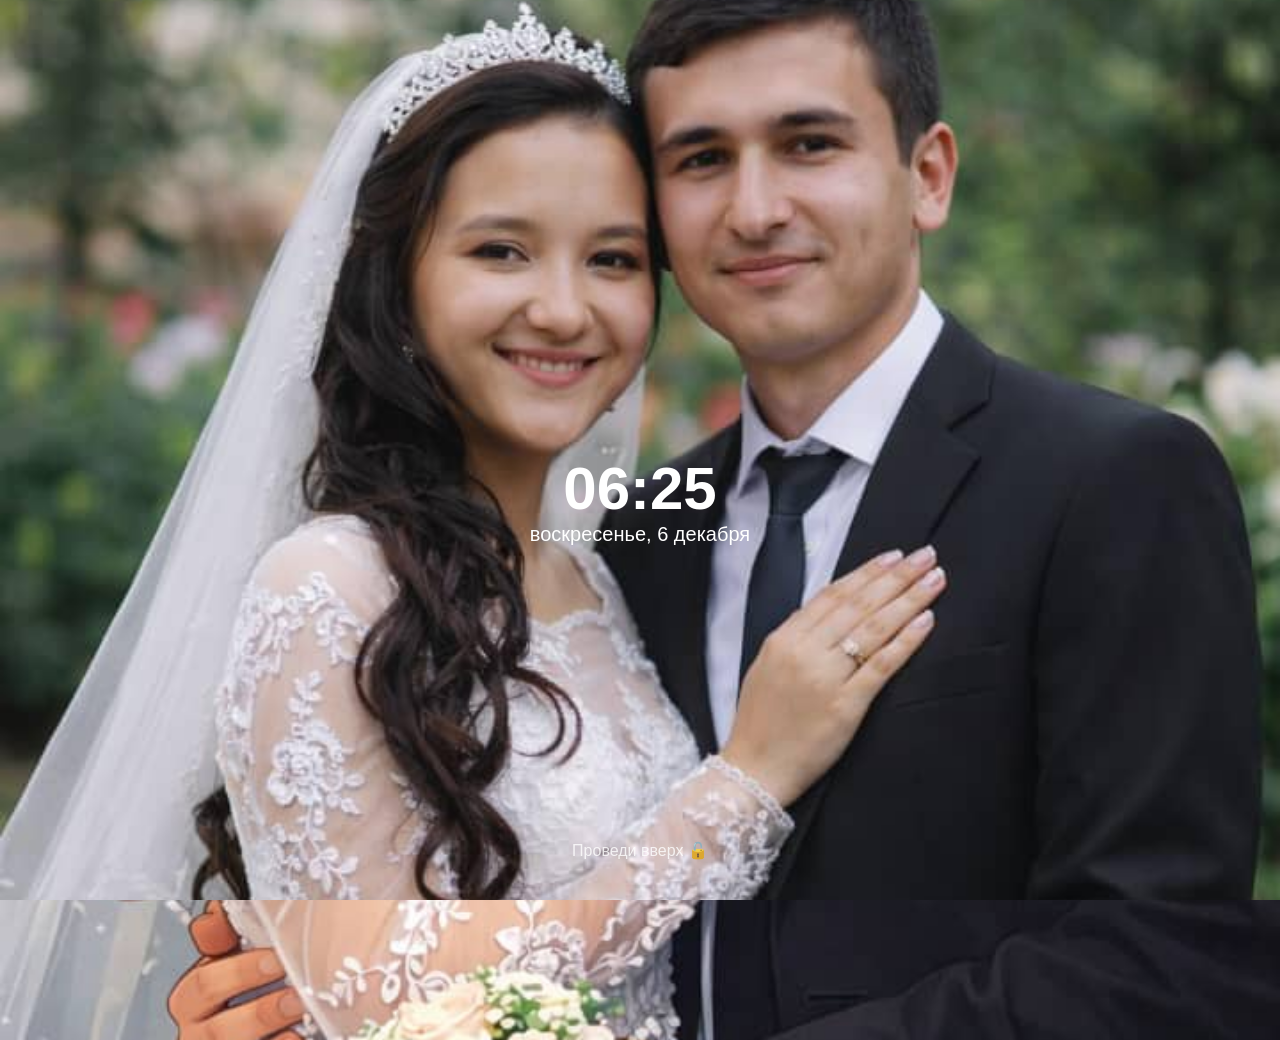
==== index.html @ c6732e81 "new" ====
<!DOCTYPE html>
<html lang="ru">
<head>
<meta charset="UTF-8">
<link rel="manifest" href="manifest.json">
<meta name="theme-color" content="#ff758c">
<meta name="viewport" content="width=device-width, initial-scale=1.0, user-scalable=no">
<meta name="apple-mobile-web-app-capable" content="yes">
<meta name="apple-mobile-web-app-status-bar-style" content="black-translucent">
<link rel="stylesheet" href="style.css">
<title>Marifatkhon</title>
<style>
body {
    margin: 0;
    font-family: Arial;
    background: url('img/background1.jpeg') no-repeat center center;
    background-size: cover;
    background-attachment: fixed;
    color: white;
    text-align: center;
}

@keyframes fadeIn {
    from { opacity: 0; transform: scale(1.05); }
    to { opacity: 1; transform: scale(1); }
}

.container {
    padding: 40px;
    padding-bottom: 100px;
    display: flex;
    flex-direction: column;
    justify-content: center;
    align-items: center;
    min-height: 100vh;
}

#nav {
    position: fixed;
    bottom: 0;
    left: 0;
    right: 0;
    display: flex;
    gap: 10px;
    justify-content: center;
    align-items: center;
    padding: 15px 10px;
    background: rgba(0, 0, 0, 0.5);
    backdrop-filter: blur(10px);
    z-index: 1000;
    border-top: 2px solid rgba(255, 255, 255, 0.2);
}

#nav button {
    flex: 1;
    max-width: 100px;
    padding: 12px 15px;
    font-size: 20px;
    background: rgba(255, 255, 255, 0.9);
    transition: all 0.2s ease;
}

#nav button:active {
    transform: scale(0.95);
    background: rgba(255, 255, 255, 0.7);
}

.app-gallery-wrap {
    width: 100%;
    max-width: 430px;
}

.phone-home {
    background: rgba(10, 14, 28, 0.35);
    border: 1px solid rgba(255, 255, 255, 0.2);
    border-radius: 28px;
    backdrop-filter: blur(14px);
    padding: 20px 16px 14px;
    box-shadow: 0 18px 40px rgba(0, 0, 0, 0.35);
}

.home-time {
    font-size: 14px;
    opacity: 0.9;
    margin-bottom: 14px;
}

.apps-grid {
    display: grid;
    grid-template-columns: repeat(3, minmax(0, 1fr));
    gap: 14px 10px;
    margin-bottom: 16px;
}

.app-tile {
    border: none;
    background: transparent;
    color: white;
    display: flex;
    flex-direction: column;
    align-items: center;
    gap: 6px;
    cursor: pointer;
    margin: 0;
    padding: 0;
    transform: translateY(0);
    transition: transform 0.22s ease;
}

.app-tile:active {
    transform: translateY(2px) scale(0.96);
}

.app-icon {
    width: 58px;
    height: 58px;
    border-radius: 16px;
    display: grid;
    place-items: center;
    font-size: 28px;
    box-shadow: 0 8px 20px rgba(0, 0, 0, 0.3);
}

.app-name {
    font-size: 12px;
    line-height: 1.1;
    text-shadow: 0 1px 2px rgba(0, 0, 0, 0.3);
}



.app-viewer {
    margin-top: 14px;
    background: rgba(5, 8, 18, 0.55);
    border: 1px solid rgba(255, 255, 255, 0.2);
    border-radius: 24px;
    overflow: hidden;
    transform-origin: center bottom;
    animation: appOpen 0.34s cubic-bezier(.2, .85, .25, 1);
}

.app-viewer-header {
    display: flex;
    justify-content: space-between;
    align-items: center;
    padding: 10px 14px;
    background: rgba(255, 255, 255, 0.12);
}

.app-viewer-title {
    font-size: 14px;
    font-weight: bold;
}

.app-close {
    background: rgba(255, 75, 105, 0.9);
    color: white;
    border: none;
    border-radius: 999px;
    width: 30px;
    height: 30px;
    margin: 0;
    font-size: 16px;
}

.app-viewer-body {
    padding: 18px 16px 22px;
    min-height: 140px;
    text-align: left;
    line-height: 1.55;
}

.music-fullscreen {
    position: fixed;
    top: 0;
    left: 0;
    right: 0;
    bottom: 88px;
    width: 100%;
    max-width: none;
    margin: 0;
    padding: 14px 0 0;
    background: radial-gradient(circle at top, rgba(38, 47, 76, 0.92), rgba(10, 14, 28, 0.98));
    z-index: 900;
    display: flex;
    flex-direction: column;
    align-items: center;
    justify-content: center;
    box-shadow: inset 0 0 0 1px rgba(255, 255, 255, 0.05);
}

.music-fullscreen-frame {
    width: calc(100% - 24px);
    flex: 1;
    min-height: 0;
    border: 0;
    border-radius: 24px;
    background: #0f1220;
    box-shadow: 0 20px 45px rgba(0, 0, 0, 0.28);
}

@keyframes appOpen {
    from {
        opacity: 0;
        transform: translateY(30px) scale(0.92);
    }
    to {
        opacity: 1;
        transform: translateY(0) scale(1);
    }
}

.hidden {
    display: none;
}

.screen-section {
    opacity: 0;
    transform: translateY(15px);
    transition: opacity 0.3s ease, transform 0.3s ease;
}

.screen-section.visible {
    opacity: 1;
    transform: translateY(0);
}

.shake {
    animation: shake 0.5s ease;
}

input {
    padding: 10px;
    border-radius: 8px;
    border: none;
}

button {
    padding: 12px 20px;
    border: none;
    border-radius: 10px;
    background: white;
    color: #ff4f81;
    cursor: pointer;
    margin-top: 10px;
}

.event {
    background: rgba(255,255,255,0.2);
    margin: 15px;
    padding: 15px;
    border-radius: 10px;
}

img {
    width: 200px;
    border-radius: 10px;
}

.answer {
    display: block;
    margin: 10px;
}

#splash {
    position: fixed;
    width: 100%;
    height: 100%;
    background: linear-gradient(to bottom, #ff758c, #ff7eb3);
    display: flex;
    flex-direction: column;
    justify-content: center;
    align-items: center;
    z-index: 9999;
    transition: opacity 1s ease;
}

.logo {
    font-size: 60px;
    animation: pulse 1.5s infinite;
}

.loader {
    margin-top: 20px;
    width: 40px;
    height: 40px;
    border: 4px solid white;
    border-top: 4px solid transparent;
    border-radius: 50%;
    animation: spin 1s linear infinite;
}

@keyframes spin {
    0% { transform: rotate(0deg); }
    100% { transform: rotate(360deg); }
}

@keyframes pulse {
    0% { transform: scale(1); }
    50% { transform: scale(1.2); }
    100% { transform: scale(1); }
}

#lockscreen {
    position: fixed;
    width: 100%;
    height: 100%;
    background: url('img/background.jpeg') no-repeat center center;
    background-size: cover;
    background-attachment: fixed;
    display: flex;
    flex-direction: column;
    justify-content: center;
    align-items: center;
    z-index: 99999;
    transition: 0.8s;
}

#lockscreen::before {
    content: '';
    position: absolute;
    top: 0;
    left: 0;
    width: 100%;
    height: 100%;
    
    z-index: -1;
}

.time {
    font-size: 60px;
    font-weight: bold;
    margin-top: 150px;
}

.date {
    font-size: 20px;
    margin-bottom: 50px;
}

.lock-text {
    position: absolute;
    bottom: 40px;
    font-size: 16px;
    opacity: 0.8;
    animation: slideUp 1.5s infinite;
}

@keyframes slideUp {
    0% { transform: translateY(0); }
    50% { transform: translateY(-10px); }
    100% { transform: translateY(0); }
}

@keyframes shake {
    0% { transform: translateX(0); }
    25% { transform: translateX(-10px); }
    50% { transform: translateX(10px); }
    75% { transform: translateX(-10px); }
    100% { transform: translateX(0); }
}

#notif {
    position: fixed;
    top: 20px;
    left: 50%;
    transform: translateX(-50%);
    background: white;
    color: black;
    padding: 12px 20px;
    border-radius: 15px;
    box-shadow: 0 5px 15px rgba(0,0,0,0.2);
    animation: drop 1s ease;
}

@keyframes drop {
    from { transform: translate(-50%, -100px); }
    to { transform: translate(-50%, 0); }
}

#surpButton {
    background: linear-gradient(135deg, #ff6b9d 0%, #ff4f81 50%, #ff84a9 100%);
    padding: 16px 32px;
    border: none;
    border-radius: 25px;
    color: white;
    font-size: 22px;
    font-weight: bold;
    cursor: pointer;
    margin-top: 20px;
    margin-bottom: 20px;
    text-decoration: none;
    display: inline-block;
    box-shadow: 0 8px 25px rgba(255, 79, 129, 0.4);
    transition: all 0.3s ease;
    transform: scale(1);
}

.login-card {
    text-align: center;
    background: rgba(255, 255, 255, 0.14);
    border: 1px solid rgba(255, 255, 255, 0.28);
    border-radius: 22px;
    backdrop-filter: blur(16px);
    padding: 24px 20px;
    box-shadow: 0 16px 46px rgba(0, 0, 0, 0.22);
    max-width: 320px;
    width: calc(100% - 36px);
    margin: 0 auto;
}

.login-card h2 {
    margin-bottom: 18px;
    font-size: 30px;
    letter-spacing: 0.01em;
    line-height: 1.05;
    color: white;
    text-shadow: 0 3px 14px rgba(0, 0, 0, 0.26);
}

.login-input {
    width: 100%;
    max-width: 240px;
    padding: 12px 16px;
    margin: 0 auto 16px;
    border-radius: 16px;
    border: 1px solid rgba(255, 255, 255, 0.45);
    background: rgba(255, 255, 255, 0.14);
    color: white;
    font-size: 15px;
    outline: none;
    transition: border-color 0.25s ease, box-shadow 0.25s ease, background 0.25s ease;
    box-shadow: inset 0 1px 10px rgba(0, 0, 0, 0.22);
}

.login-input::placeholder {
    color: rgba(255, 255, 255, 0.7);
}

.login-input:focus {
    border-color: #ff9bb3;
    background: rgba(255, 255, 255, 0.2);
    box-shadow: 0 0 0 3px rgba(255, 155, 183, 0.16);
}

.login-button {
    width: 100%;
    max-width: 275px;
    padding: 12px 0;
    margin: 0 auto;
    border-radius: 16px;
    border: none;
    background: linear-gradient(135deg, #ff7da2 0%, #ff4f81 100%);
    color: white;
    font-size: 16px;
    font-weight: 700;
    cursor: pointer;
    box-shadow: 0 14px 36px rgba(255, 79, 129, 0.22);
    transition: transform 0.2s ease, box-shadow 0.2s ease, opacity 0.2s ease;
}

.login-button:hover {
    transform: translateY(-1px);
    box-shadow: 0 22px 52px rgba(255, 79, 129, 0.32);
}

.login-button:active {
    transform: translateY(0);
    opacity: 0.95;
}

#surpButton:hover {
    transform: scale(1.08);
    box-shadow: 0 12px 35px rgba(255, 79, 129, 0.6);
}

#surpButton:active {
    transform: scale(0.95);
}

#installHint {
    position: fixed;
    left: 50%;
    bottom: 96px;
    transform: translateX(-50%);
    background: rgba(0, 0, 0, 0.82);
    padding: 16px 18px;
    border-radius: 22px;
    box-shadow: 0 24px 60px rgba(0, 0, 0, 0.35);
    color: white;
    z-index: 10005;
    display: flex;
    flex-direction: column;
    gap: 10px;
    max-width: 92%;
    width: fit-content;
    min-width: 280px;
}

#installHint.hidden {
    display: none;
}

.hint-row {
    display: flex;
    align-items: center;
    justify-content: space-between;
    gap: 12px;
}

.hint-text {
    font-size: 15px;
    line-height: 1.35;
    text-align: left;
}

#installProgress {
    display: none;
    width: 100%;
    height: 8px;
    background: rgba(255, 255, 255, 0.12);
    border-radius: 999px;
    overflow: hidden;
}

#installProgress .bar {
    width: 0;
    height: 100%;
    background: linear-gradient(135deg, #ff6b9d 0%, #ff4f81 100%);
    transition: width 0.25s ease;
}

#installBtn {
    padding: 11px 18px;
    border-radius: 16px;
    border: none;
    background: linear-gradient(135deg, #ff6b9d 0%, #ff4f81 100%);
    color: white;
    font-weight: 700;
    cursor: pointer;
    min-width: 108px;
}

#installBtn:active {
    opacity: 0.9;
}

#surpButton:active {
    transform: scale(0.95);
}
</style>

</head>
<body>
    
      <div id="lockscreen">
        <div class="time" id="time"></div>
        <div class="date" id="date"></div>

        <div class="lock-text">Проведи вверх 🔓</div>
    </div>

    <!-- Экран пароля -->
    <div id="loginScreen" style="position:fixed; width:100%; height:100%; background:url('img/background1.jpeg') no-repeat center center; background-size:cover; background-attachment:fixed; display:flex; flex-direction:column; justify-content:center; align-items:center; z-index:9998; transition:0.8s; top:100%;">
        <div class="login-card">
            <h2>Welcome ❤️</h2>
            <input class="login-input" type="password" id="password" placeholder="Введите пароль">
            <button class="login-button" onclick="checkPassword()">OK</button>
            <p id="error" style="color:#ff6b9d; margin-top:15px; font-weight:bold;"></p>
        </div>
    </div>
    
    <div id="notif" class="hidden">
      💌 Новое сообщение: "Открой меня ❤️"
    </div>
    
<div id="splash">
    <div class="logo">❤️</div>
    <div class="loader"></div>
</div>
<!-- Fixed Bottom Navigation -->
<div id="nav">
    <button onclick="closeAllFullscreen(); showSection('main')">🏠</button>
    <button onclick="closeAllFullscreen(); showSection('app-gallery')">📱</button>
    
</div>

<div class="container">

<!-- 🔒 Пароль -->
<div id="login" class="login-card" style="margin-top: 150px; display:none;">
    <h2 style="font-family: 'Georgia', serif; font-size: 28px; font-weight: bold;">Welcome</h2>
    <input class="login-input" type="password" id="password" placeholder="Введите пароль">
    <br>
    <button class="login-button" onclick="checkPassword()">OK</button>
    <p id="error"></p>
</div>

<!-- 💖 Контент -->
<div id="main" class="hidden screen-section">

    <h1>С Днём Рождения ❤️</h1>

    <div class="event">
        <p>📅 Наш день знакомства</p>
        <p id="placeDate">НАПИШИ ДАТУ</p>
        <img src="img/photo1.jpeg">
        <input type="text" id="dateInput" placeholder="Введите дату" style="width: 70%; padding: 8px; border-radius: 8px; border: 1px solid #ffd0e2; margin-top: 8px;">
        <br>    
    </div>

    <div class="event">
        <p>💫 Наш момент</p>
        <p id="placeMoment">ОПИШИ МОМЕНТ</p>
        <img src="img/photo2.jpeg">
        <input type="text" id="momentInput" placeholder="Опиши момент" style="width: 70%; padding: 8px; border-radius: 8px; border: 1px solid #ffd0e2; margin-top: 8px;">
        <br>
    </div>

    <div style="display:flex; gap:10px; justify-content:center; margin-top: 14px;">
      <button onclick="saveDateMoment()" style="padding:12px 18px;">Сохранить</button>
      <button onclick="clearDateMoment()" style="padding:12px 18px; background:#ffffff; color:#ff4f81;">Очистить</button>
    </div>

    <button onclick="showSection('games-menu')" style="background:#ff4f81; color:white; padding:12px 24px; border-radius:10px; border:none; cursor:pointer; margin-top:20px; font-size:16px;">🎮 Меню игр</button>
</div>

<div id="app-gallery" class="hidden screen-section app-gallery-wrap">
    <h2 style="font-size:30px; margin-bottom:16px;">📱 Галерея приложений</h2>

    <div class="phone-home">
        <div class="home-time" id="homeClock">12:30</div>

        <div class="apps-grid">
            <button class="app-tile" onclick="openMessagesApp()">
                <span class="app-icon" style="background:linear-gradient(135deg,#59d660,#28b643);">💬</span>
                <span class="app-name">Messages</span>
            </button>
            <button class="app-tile" onclick="openPhotosApp()">
                <span class="app-icon" style="background:linear-gradient(135deg,#5da9ff,#2976ff);">🖼️</span>
                <span class="app-name">Photos</span>
            </button>
            <button class="app-tile" onclick="openMusicApp()">
                <span class="app-icon" style="background:linear-gradient(135deg,#ff7d9f,#ff4f81);">🎵</span>
                <span class="app-name">Music</span>
            </button>
            <button class="app-tile" onclick="openCalendarApp()">
                <span class="app-icon" style="background:linear-gradient(135deg,#ffb45f,#ff8642);">📅</span>
                <span class="app-name">Calendar</span>
            </button>
            <button class="app-tile" onclick="showSection('games-menu')">
                <span class="app-icon" style="background:linear-gradient(135deg,#a58cff,#6f58ff);">🎮</span>
                <span class="app-name">Games</span>
            </button>
            <button class="app-tile" onclick="showSection('love')">
                <span class="app-icon" style="background:linear-gradient(135deg,#ff95b1,#ff5f8f);">❤️</span>
                <span class="app-name">Love</span>
            </button>
            <button class="app-tile" onclick="openNotesApp()">
                <span class="app-icon" style="background:linear-gradient(135deg,#ffd24f,#ffae00);">📝</span>
                <span class="app-name">Notes</span>
            </button>
            <button class="app-tile" onclick="openWeatherApp()">
                <span class="app-icon" style="background:linear-gradient(135deg,#65c7ff,#2ea2ff);">☀️</span>
                <span class="app-name">Weather</span>
            </button>
            <button class="app-tile" onclick="openCardsApp()">
                <span class="app-icon" style="background:linear-gradient(135deg,#ff9f43,#ee5a24);">🃏</span>
                <span class="app-name">Cards</span>
            </button>
        </div>
    </div>

    <div id="appViewer" class="app-viewer hidden">
        <div class="app-viewer-header">
            <span class="app-viewer-title" id="appViewerTitle">Приложение</span>
            <button class="app-close" onclick="closeAppViewer()">✕</button>
        </div>
        <div class="app-viewer-body" id="appViewerBody"></div>
    </div>
</div>

<div id="music-fullscreen" class="hidden screen-section music-fullscreen">
    <iframe
        id="musicFullscreenFrame"
        class="music-fullscreen-frame"
        src="about:blank"
        title="Music app fullscreen"
        loading="lazy"
    ></iframe>
</div>

<div id="photos-fullscreen" class="hidden screen-section music-fullscreen">
    <iframe
        id="photosFullscreenFrame"
        class="music-fullscreen-frame"
        src="about:blank"
        title="Photos app fullscreen"
        loading="lazy"
    ></iframe>
</div>

<div id="calendar-fullscreen" class="hidden screen-section music-fullscreen">
    <iframe id="calendarFullscreenFrame" class="music-fullscreen-frame" src="about:blank" title="Calendar app fullscreen" loading="lazy"></iframe>
</div>

<div id="notes-fullscreen" class="hidden screen-section music-fullscreen">
    <iframe id="notesFullscreenFrame" class="music-fullscreen-frame" src="about:blank" title="Notes app fullscreen" loading="lazy"></iframe>
</div>

<div id="weather-fullscreen" class="hidden screen-section music-fullscreen">
    <iframe id="weatherFullscreenFrame" class="music-fullscreen-frame" src="about:blank" title="Weather app fullscreen" loading="lazy"></iframe>
</div>

<div id="cards-fullscreen" class="hidden screen-section music-fullscreen">
    <iframe id="cardsFullscreenFrame" class="music-fullscreen-frame" src="about:blank" title="Cards app fullscreen" loading="lazy"></iframe>
</div>

<div id="messages-fullscreen" class="hidden screen-section music-fullscreen">
    <iframe id="messagesFullscreenFrame" class="music-fullscreen-frame" src="about:blank" title="Messages app fullscreen" loading="lazy"></iframe>
</div>

    <!-- 🎮 Меню игр -->
    <div id="games-menu" class="hidden screen-section" style="text-align:center; width:100%; max-width:500px;">
        <h2 style="font-size:32px; margin-bottom:30px;">🎮 Выбери игру</h2>
        <div style="display:flex; flex-direction:column; gap:15px;">
            <button onclick="showSection('section-hearts'); initHearts();" style="padding:15px; font-size:18px; background:rgba(255,100,150,0.8); border:2px solid white; border-radius:15px; color:white; cursor:pointer; transition:0.3s; font-weight:bold;">❤️ Падающие сердечки</button>
            <button onclick="showSection('section-reaction'); initReaction();" style="padding:15px; font-size:18px; background:rgba(100,150,255,0.8); border:2px solid white; border-radius:15px; color:white; cursor:pointer; transition:0.3s; font-weight:bold;">⚡ Тест реакции</button>
            <button onclick="showSection('section-collect'); initCollect();" style="padding:15px; font-size:18px; background:rgba(150,100,255,0.8); border:2px solid white; border-radius:15px; color:white; cursor:pointer; transition:0.3s; font-weight:bold;">💖 Собери сердце</button>
            <button onclick="showSection('section-quiz');" style="padding:15px; font-size:18px; background:rgba(255,150,100,0.8); border:2px solid white; border-radius:15px; color:white; cursor:pointer; transition:0.3s; font-weight:bold;">📝 Викторина</button>
            <button onclick="showSection('section-guess');" style="padding:15px; font-size:18px; background:rgba(255,200,100,0.8); border:2px solid white; border-radius:15px; color:white; cursor:pointer; transition:0.3s; font-weight:bold;">🎯 Угадай число</button>
            <button onclick="showSection('section-loveclick');" style="padding:15px; font-size:18px; background:rgba(255,100,200,0.8); border:2px solid white; border-radius:15px; color:white; cursor:pointer; transition:0.3s; font-weight:bold;">❤️ Кликер любви</button>
        </div>
    </div>

    <!-- Игра 1: Падающие сердечки -->
    <div id="section-hearts" class="hidden screen-section" style="width:100%; text-align:center;">
        <button onclick="backToMenu()" style="margin:10px; padding:10px 20px; background:#999; color:white; border:none; border-radius:8px; cursor:pointer; font-size:16px; margin-top:20px;">← Назад в меню</button>
        <h2 style="font-size:28px; margin:20px 0;">❤️ Падающие сердечки</h2>
        <div id="gameArea" style="height:400px; position:relative; border:3px solid rgba(255,100,150,0.5); border-radius:10px; margin:20px 0; background:rgba(0,0,0,0.2); overflow:hidden;"></div>
        <p style="font-size:22px; font-weight:bold;">Очки: <span id="score">0</span></p>
    </div>

    <!-- Игра 2: Тест реакции -->
    <div id="section-reaction" class="hidden screen-section" style="width:100%; text-align:center;">
        <button onclick="backToMenu()" style="margin:10px; padding:10px 20px; background:#999; color:white; border:none; border-radius:8px; cursor:pointer; font-size:16px; margin-top:20px;">← Назад в меню</button>
        <h2 style="font-size:28px; margin:20px 0;">⚡ Тест реакции</h2>
        <button id="reactBtn" onclick="tap()" style="padding:25px 50px; font-size:26px; background:white; color:#ff4f81; border:none; border-radius:10px; cursor:pointer; margin:30px 0; font-weight:bold; width:80%; max-width:300px;">Жди...</button>
        <p id="reactResult" style="font-size:20px; margin-top:20px; min-height:30px;"></p>
    </div>

    <!-- Игра 3: Собери сердце -->
    <div id="section-collect" class="hidden screen-section" style="width:100%; text-align:center;">
        <button onclick="backToMenu()" style="margin:10px; padding:10px 20px; background:#999; color:white; border:none; border-radius:8px; cursor:pointer; font-size:16px; margin-top:20px;">← Назад в меню</button>
        <h2 style="font-size:28px; margin:20px 0;">💖 Собери сердце</h2>
        <div id="grid" style="display:grid; grid-template-columns:repeat(3, 70px); gap:15px; justify-content:center; margin:30px 0;"></div>
        <p id="collectResult" style="font-size:18px; margin-top:20px; min-height:30px;"></p>
    </div>

    <!-- Игра 4: Викторина -->
    <div id="section-quiz" class="hidden screen-section" style="width:100%;">
        <button onclick="backToMenu()" style="margin:10px; padding:10px 20px; background:#999; color:white; border:none; border-radius:8px; cursor:pointer; font-size:16px; margin-top:20px;">← Назад в меню</button>
        <h2>📝 Викторина</h2>
        <h3>Вопрос 😏</h3>
        <p>Где мы впервые встретились?</p>

        <button class="answer" onclick="wrong()" style="display:block; margin:10px auto; padding:12px 20px; background:white; color:#ff4f81; border:none; border-radius:8px; cursor:pointer;">В школе</button>
        <button class="answer" onclick="correct()" style="display:block; margin:10px auto; padding:12px 20px; background:white; color:#ff4f81; border:none; border-radius:8px; cursor:pointer;">В университете</button>
        <button class="answer" onclick="wrong()" style="display:block; margin:10px auto; padding:12px 20px; background:white; color:#ff4f81; border:none; border-radius:8px; cursor:pointer;">В магазине</button>

        <p id="gameResult"></p>
    </div>

    <!-- Игра 5: Угадай число -->
    <div id="section-guess" class="hidden screen-section" style="width:100%; text-align:center;">
        <button onclick="backToMenu()" style="margin:10px; padding:10px 20px; background:#999; color:white; border:none; border-radius:8px; cursor:pointer; font-size:16px; margin-top:20px;">← Назад в меню</button>
        <h2 style="font-size:28px; margin:20px 0;">🎯 Угадай число</h2>
        <input id="guessInput" style="width:60%; max-width:260px; padding:12px; border-radius:10px; border:1px solid #ffd0e2; margin:10px auto; display:block;">
        <button onclick="guess()" style="padding:12px 24px; font-size:16px; background:white; color:#ff4f81; border:none; border-radius:10px; cursor:pointer;">Проверить</button>
        <p id="guessResult" style="font-size:18px; margin-top:20px;"></p>
    </div>

    <!-- Игра 6: Кликер любви -->
    <div id="section-loveclick" class="hidden screen-section" style="width:100%; text-align:center;">
        <button onclick="backToMenu()" style="margin:10px; padding:10px 20px; background:#999; color:white; border:none; border-radius:8px; cursor:pointer; font-size:16px; margin-top:20px;">← Назад в меню</button>
        <h2 style="font-size:28px; margin:20px 0;">❤️ Кликер любви</h2>
        <button onclick="clickLove()" style="padding:20px 30px; font-size:32px; background:white; color:#ff4f81; border:none; border-radius:15px; cursor:pointer;">❤️</button>
        <p id="loveScore" style="font-size:24px; margin-top:20px;">0</p>
    </div>

    <!-- 🎁 Финал -->
    <div id="final" class="hidden screen-section">
        <p>Ты — самое лучшее, что у меня есть ❤️</p>
        <p>Я тебя люблю 💖</p>
        <a href="index1.html" id="surpButton">🎁 Сюрприз<br>Нажми</a>
    </div>

    <!-- ❤️ Разделы любви -->
    <div id="love" class="hidden screen-section" style="width:100%; text-align:center;">
        <button onclick="backToMain()" style="margin:10px; padding:10px 20px; background:#999; color:white; border:none; border-radius:8px; cursor:pointer; font-size:16px; margin-top:20px;">← Назад</button>
        
        <h2 style="font-size:32px; margin:20px 0;">❤️ Наша любовь</h2>
        
        <div id="loveTimer" style="font-size:20px; margin:20px 0; padding:15px; background:rgba(255,100,150,0.2); border-radius:10px;"></div>
        
        <button onclick="openGift()" style="background:linear-gradient(135deg, #ff6b9d 0%, #ff4f81 50%, #ff84a9 100%); padding:16px 32px; border:none; border-radius:25px; color:white; font-size:18px; font-weight:bold; cursor:pointer; margin:20px 0; box-shadow:0 8px 25px rgba(255, 79, 129, 0.4); transition:all 0.3s ease;">Открыть подарок 🎁</button>
        <p id="giftText" style="font-size:18px; margin-top:20px; min-height:30px;"></p>
    </div>

</div>

<audio id="music" loop>
    <source src="music.mp3" type="audio/mpeg">
</audio>

<script>
const realPassword = "11012026"; // поменяй!

function checkPassword() {
    let input = document.getElementById("password").value;

    if (input === realPassword) {
        // Скрыть экран пароля
        document.getElementById("loginScreen").style.top = "100%";
        
        // Показать основной контент
        showSection('main');
        
        // Запомнить, что пароль введен первый раз
        localStorage.setItem("firstUnlock", "true");
        
        // Если викторина пройдена и финал ещё не показан, показать финал один раз
        if (localStorage.getItem("quizCompleted") === "true" && localStorage.getItem("finalShown") !== "true") {
            setTimeout(() => {
                showSection('final');
                localStorage.setItem("finalShown", "true");
            }, 1000);
        }
    } else {
        document.getElementById("error").innerText = "Неверный пароль";

        // ❌ вибрация ошибки (как на iPhone)
        navigator.vibrate && navigator.vibrate([100, 50, 100, 50, 100]);

        // shake-анимация
        document.getElementById("password").classList.add("shake");
        setTimeout(() => {
            document.getElementById("password").classList.remove("shake");
        }, 500);
    }
}


function correct() {
    document.getElementById("gameResult").innerText = "Правильно 😍";
    unlockAchievement("🎉 Викторина пройдена!");
    
    // Запомнить, что викторина пройдена
    localStorage.setItem("quizCompleted", "true");
    
    // Показать финал через 2 секунды
    setTimeout(() => {
        showSection('final');
    }, 2000);
}

function wrong() {
    document.getElementById("gameResult").innerText = "Неправильно 😢 попробуй ещё";
    setTimeout(() => {
        document.getElementById("gameResult").innerText = "";
    }, 2000);
}

function unlockAchievement(text) {
    const notif = document.getElementById("notif");
    notif.innerText = text;
    notif.classList.remove("hidden");
    setTimeout(() => notif.classList.add("hidden"), 3000);
}

if ("serviceWorker" in navigator) {
  navigator.serviceWorker.register("sw.js");
}

let deferredInstallPrompt = null;
window.addEventListener('beforeinstallprompt', (e) => {
    e.preventDefault();
    deferredInstallPrompt = e;
    showInstallHint();
});

window.addEventListener('appinstalled', () => {
    localStorage.setItem('appInstalled', '1');
    const installHint = document.getElementById('installHint');
    if (installHint) {
        installHint.classList.add('hidden');
    }
});

function updateTime() {
    const now = new Date();
    document.getElementById("time").innerText =
        now.getHours().toString().padStart(2, "0") + ":" +
        now.getMinutes().toString().padStart(2, "0");

    document.getElementById("date").innerText =
        now.toLocaleDateString("ru-RU", { weekday: 'long', day: 'numeric', month: 'long' });
}

setInterval(updateTime, 1000);
updateTime();

// свайп вверх
let startY = 0;
let lockscreenVisible = true;

function vibrate(pattern) {
    if (navigator.vibrate) {
        navigator.vibrate(pattern);
    }
}

const lockscreen = document.getElementById("lockscreen");

if (lockscreen) {
    lockscreen.addEventListener("touchstart", e => {
        startY = e.touches[0].clientY;
    });

    lockscreen.addEventListener("touchend", e => {
        const endY = e.changedTouches[0].clientY;

        if (startY - endY > 60 && lockscreenVisible) {
            vibrate([30, 20, 30]);
            unlock();
        }
    });
}
let notificationShown = false;

function unlock() {
    // Скрыть lockscreen
    document.getElementById("lockscreen").style.transform = "translateY(-100%)";

    // мягкая вибрация при разблокировке
    vibrate([50, 30, 50]);

    // Всегда показывать экран пароля после свайпа
    const loginScreen = document.getElementById("loginScreen");
    loginScreen.style.top = "0";
    lockscreenVisible = false;
    
    // сразу убрать splash
    const splash = document.getElementById("splash");
    splash.style.opacity = "0";
    setTimeout(() => splash.style.display = "none", 1000);
}

function showNotification() {
    if (notificationShown) return;
    notificationShown = true;

    const notif = document.getElementById("notif");
    notif.classList.remove("hidden");

    setTimeout(() => {
        notif.classList.add("hidden");
    }, 3000);
}

function isStandaloneMode() {
    return window.matchMedia('(display-mode: standalone)').matches || window.navigator.standalone === true || document.referrer.startsWith('android-app://');
}

let installHintShown = false;

function showInstallHint() {
    if (localStorage.getItem("appInstalled") === "1") return;
    if (installHintShown) return;
    if (isStandaloneMode()) return;

    installHintShown = true;
    const installHint = document.getElementById("installHint");
    if (installHint) {
        installHint.classList.remove("hidden");
    }
}

function startInstall() {
    const button = document.getElementById("installBtn");
    const progressRow = document.getElementById("installProgress");
    const bar = document.querySelector("#installProgress .bar");
    const status = document.getElementById("installStatus");

    button.disabled = true;

    if (deferredInstallPrompt) {
        deferredInstallPrompt.prompt();
        deferredInstallPrompt.userChoice.then((choiceResult) => {
            if (choiceResult.outcome === 'accepted') {
                status.innerText = "Приложение установлено! 🎉";
                localStorage.setItem("appInstalled", "1");
                setTimeout(() => {
                    document.getElementById("installHint").classList.add("hidden");
                }, 800);
            } else {
                status.innerText = "Установка отменена";
                button.disabled = false;
            }
            deferredInstallPrompt = null;
        });
    } else {
        progressRow.style.display = "block";
        status.innerText = "Установка...";

        let value = 0;
        const timer = setInterval(() => {
            value += Math.floor(Math.random() * 12) + 7;
            if (value > 100) value = 100;
            bar.style.width = value + "%";

            if (value >= 100) {
                clearInterval(timer);
                status.innerText = "Установлено! 🎉";
                localStorage.setItem("appInstalled", "1");
                setTimeout(() => {
                    document.getElementById("installHint").classList.add("hidden");
                }, 800);
            }
        }, 350);
    }
}

function saveDateMoment() {
    const dateValue = document.getElementById("dateInput").value.trim();
    const momentValue = document.getElementById("momentInput").value.trim();

    if (dateValue !== "") {
        localStorage.setItem("myDate", dateValue);
        document.getElementById("placeDate").innerText = dateValue;
    }

    if (momentValue !== "") {
        localStorage.setItem("myMoment", momentValue);
        document.getElementById("placeMoment").innerText = momentValue;
    }

    if (dateValue === "" && momentValue === "") {
        return;
    }

    const saveNotice = document.createElement("div");
    saveNotice.innerText = "Сохранено ✅";
    saveNotice.style.color = "#fff";
    saveNotice.style.background = "rgba(255, 81, 145, 0.9)";
    saveNotice.style.padding = "8px 14px";
    saveNotice.style.borderRadius = "12px";
    saveNotice.style.position = "fixed";
    saveNotice.style.bottom = "20px";
    saveNotice.style.right = "20px";
    saveNotice.style.zIndex = "10000";
    document.body.appendChild(saveNotice);

    setTimeout(() => saveNotice.remove(), 1500);
}

function clearDateMoment() {
    localStorage.removeItem("myDate");
    localStorage.removeItem("myMoment");
    document.getElementById("placeDate").innerText = "НАПИШИ ДАТУ";
    document.getElementById("placeMoment").innerText = "ОПИШИ МОМЕНТ";
    document.getElementById("dateInput").value = "";
    document.getElementById("momentInput").value = "";
}

function loadDateMoment() {
    const date = localStorage.getItem("myDate");
    const moment = localStorage.getItem("myMoment");

    if (date) {
        document.getElementById("placeDate").innerText = date;
        document.getElementById("dateInput").value = date;
    }
    if (moment) {
        document.getElementById("placeMoment").innerText = moment;
        document.getElementById("momentInput").value = moment;
    }
}

let musicPausedForApp = false;

window.addEventListener("load", () => {
    document.getElementById("music").play(); // музыка сразу после загрузки
    setTimeout(() => {
        const splash = document.getElementById("splash");
        splash.style.opacity = "0";
        setTimeout(() => splash.style.display = "none", 1000);
        showNotification(); // показываем уведомление один раз при загрузке
        loadDateMoment();
        showInstallHint();
    }, 2000);
});

function updateBackgroundMusic(section) {
    const bgMusic = document.getElementById("music");
    if (!bgMusic) return;

    if (section === "music-fullscreen") {
        if (!bgMusic.paused) {
            bgMusic.pause();
            musicPausedForApp = true;
        }
    } else if (musicPausedForApp) {
        bgMusic.play().catch(() => {});
        musicPausedForApp = false;
    }
}

function closeAllFullscreen() {
    const fullscreens = document.querySelectorAll('#music-fullscreen, #photos-fullscreen, #calendar-fullscreen, #notes-fullscreen, #weather-fullscreen, #messages-fullscreen, #cards-fullscreen');
    fullscreens.forEach(el => {
        el.classList.add('hidden');
        el.classList.remove('visible');
    });
}

function showSection(section) {
    const sections = document.querySelectorAll('[id^="section-"], #final, #games-menu, #love, #main, #app-gallery, #music-fullscreen, #photos-fullscreen, #calendar-fullscreen, #notes-fullscreen, #weather-fullscreen, #messages-fullscreen, #cards-fullscreen');
    sections.forEach(s => {
        s.classList.add("hidden");
        s.classList.remove("visible");
    });
    
    const element = document.getElementById(section);
    if (element) {
        element.classList.remove("hidden");
        element.classList.add("visible");
    }

    updateBackgroundMusic(section);
}

function backToMenu() {
    showSection('games-menu');
}

function backToMain() {
    showSection('main');
}

function updateHomeClock() {
    const now = new Date();
    const h = String(now.getHours()).padStart(2, "0");
    const m = String(now.getMinutes()).padStart(2, "0");
    const clock = document.getElementById("homeClock");
    if (clock) clock.innerText = `${h}:${m}`;
}

function openMusicApp() {
    const frame = document.getElementById("musicFullscreenFrame");
    if (frame) frame.src = "music-app.html";
    showSection("music-fullscreen");
}

function openPhotosApp() {
    const frame = document.getElementById("photosFullscreenFrame");
    if (frame) frame.src = "photos-app.html";
    showSection("photos-fullscreen");
}

function openCalendarApp() {
    const frame = document.getElementById("calendarFullscreenFrame");
    if (frame) frame.src = "calendar-app.html";
    showSection("calendar-fullscreen");
}

function openNotesApp() {
    const frame = document.getElementById("notesFullscreenFrame");
    if (frame) frame.src = "notes-app.html";
    showSection("notes-fullscreen");
}

function openWeatherApp() {
    const frame = document.getElementById("weatherFullscreenFrame");
    if (frame) frame.src = "weather-app.html";
    showSection("weather-fullscreen");
}

function openCardsApp() {
    const frame = document.getElementById("cardsFullscreenFrame");
    if (frame) frame.src = "cards-app.html";
    showSection("cards-fullscreen");
}

function openMessagesApp() {
    const frame = document.getElementById("messagesFullscreenFrame");
    if (frame) frame.src = "messages-app.html?v=" + Date.now();
    showSection("messages-fullscreen");
}

function openApp(title, icon, text) {
    const viewer = document.getElementById("appViewer");
    const viewerTitle = document.getElementById("appViewerTitle");
    const viewerBody = document.getElementById("appViewerBody");
    if (!viewer || !viewerTitle || !viewerBody) return;

    viewerTitle.innerText = `${icon} ${title}`;
    viewerBody.innerHTML = `<p style="margin:0 0 10px; font-size:17px;">${text}</p><p style="margin:0; opacity:0.85;">Интерфейс оформлен в стиле телефона, как мини-приложение.</p>`;
    viewer.classList.remove("hidden");
    viewer.style.animation = "none";
    void viewer.offsetWidth;
    viewer.style.animation = "appOpen 0.34s cubic-bezier(.2, .85, .25, 1)";
}

function closeAppViewer() {
    const viewer = document.getElementById("appViewer");
    if (viewer) viewer.classList.add("hidden");
}

// Таймер Любви
const startDate = new Date("2026-01-11"); // поставь свою дату

function updateLoveTimer() {
    const now = new Date();
    const diff = now - startDate;

    const days = Math.floor(diff / (1000 * 60 * 60 * 24));
    const hours = Math.floor(diff / (1000 * 60 * 60)) % 24;
    const minutes = Math.floor(diff / (1000 * 60)) % 60;
    const seconds = Math.floor(diff / 1000) % 60;
    const milliseconds = Math.floor(diff % 1000);

    document.getElementById("loveTimer").innerText =
        `Мы вместе: ${days} дней ${hours} ч ${minutes} мин ${seconds} сек ${milliseconds} мс ❤️`;
}

setInterval(updateLoveTimer, 1000);
updateLoveTimer();
setInterval(updateHomeClock, 1000);
updateHomeClock();

// Открыть подарок
const gifts = [
    "Ты моя самая любимая ❤️",
    "Я счастлив с тобой 💖",
    "Ты делаешь мою жизнь лучше 🌸",
    "Я люблю тебя бесконечно 💫"
];

function openGift() {
    const random = Math.floor(Math.random() * gifts.length);
    document.getElementById("giftText").innerText = gifts[random];

    navigator.vibrate && navigator.vibrate([50, 50, 50]);
}

</script>

<div id="installHint" class="hidden">
  <div class="hint-row">
    <div class="hint-text">📲 Нажми «Установить» и добавь на рабочий стол</div>
    <button id="installBtn" onclick="startInstall()">Установить</button>
  </div>
  <div id="installProgress">
    <div class="bar"></div>
  </div>
  <div id="installStatus" class="hint-text">Готово к установке</div>
</div>
<script>
// Глобальные переменные для игр
let score = 0;
let gameHeartInterval = null;
let startTime = null;
let reactTimeout = null;

// Игра 1: Падающие сердечки
function initHearts() {
    score = 0;
    document.getElementById("score").innerText = "0";
    if (gameHeartInterval) clearInterval(gameHeartInterval);
    
    gameHeartInterval = setInterval(() => {
        const heart = document.createElement("div");
        heart.innerHTML = "❤️";
        heart.style.position = "absolute";
        heart.style.left = Math.random() * 90 + "%";
        heart.style.top = "0px";
        heart.style.fontSize = "30px";
        heart.style.cursor = "pointer";

        heart.onclick = () => {
            score++;
            document.getElementById("score").innerText = score;
            heart.remove();
            navigator.vibrate && navigator.vibrate(30);
        };

        document.getElementById("gameArea").appendChild(heart);

        let fall = setInterval(() => {
            heart.style.top = (heart.offsetTop + 5) + "px";

            if (heart.offsetTop > 400) {
                heart.remove();
                clearInterval(fall);
            }
        }, 40);
    }, 700);
}

// Игра 2: Тест реакции
function initReaction() {
    document.getElementById("reactBtn").innerText = "Жди...";
    document.getElementById("reactResult").innerText = "";
    startTime = null;
    
    if (reactTimeout) clearTimeout(reactTimeout);
    
    reactTimeout = setTimeout(() => {
        document.getElementById("reactBtn").innerText = "🔴 ЖМИ!";
        startTime = new Date().getTime();
    }, Math.random() * 3000 + 2000);
}

function tap() {
    if (!startTime) return;

    let time = new Date().getTime() - startTime;
    document.getElementById("reactResult").innerText =
        "Твоя реакция: " + time + " мс 😱";

    navigator.vibrate && navigator.vibrate(30);
    
    setTimeout(() => {
        initReaction();
    }, 1500);
}

// Игра 3: Собери сердце
function initCollect() {
    const grid = document.getElementById("grid");
    grid.innerHTML = "";
    document.getElementById("collectResult").innerText = "";
    let count = 0;

    for (let i = 0; i < 9; i++) {
        const cell = document.createElement("div");
        cell.style.width = "70px";
        cell.style.height = "70px";
        cell.style.background = "white";
        cell.style.borderRadius = "10px";
        cell.style.fontSize = "35px";
        cell.style.display = "flex";
        cell.style.alignItems = "center";
        cell.style.justifyContent = "center";
        cell.style.cursor = "pointer";
        cell.style.transition = "0.2s";

        cell.onmouseover = () => {
            cell.style.transform = "scale(1.1)";
        };
        cell.onmouseout = () => {
            cell.style.transform = "scale(1)";
        };

        cell.onclick = () => {
            if (!cell.innerHTML.includes("❤️")) {
                cell.innerHTML = "❤️";
                count++;
                navigator.vibrate && navigator.vibrate(20);

                if (count === 9) {
                    document.getElementById("collectResult").innerText = "🎉 Ты собрала моё сердце! ❤️";
                }
            }
        };

        grid.appendChild(cell);
    }
}
</script>
<script>
let guessNumber = Math.floor(Math.random() * 10);

function guess() {
    const val = document.getElementById("guessInput").value.trim();

    if (val === "") {
        document.getElementById("guessResult").innerText = "Введите число";
        return;
    }

    if (Number(val) === guessNumber) {
        document.getElementById("guessResult").innerText = "Ты угадала ❤️";
        unlockAchievement("🎯 Угадала число");
        guessNumber = Math.floor(Math.random() * 10);
    } else {
        document.getElementById("guessResult").innerText = "Нет 😢";
    }
}

let loveScore = 0;

function clickLove() {
    loveScore++;
    document.getElementById("loveScore").innerText = loveScore;

    if (loveScore === 50) {
        unlockAchievement("💖 50 кликов любви");
    }
}
</script>
</body>
</html>
---- style.css ----
@keyframes shake {
    0% { transform: translateX(0); }
    25% { transform: translateX(-8px); }
    50% { transform: translateX(8px); }
    75% { transform: translateX(-8px); }
    100% { transform: translateX(0); }
}

.shake {
    animation: shake 0.4s;
}

.event {
    background: rgba(255,255,255,0.15);
    backdrop-filter: blur(10px);
    margin: 15px;
    padding: 20px;
    border-radius: 20px;
    box-shadow: 0 8px 25px rgba(0,0,0,0.2);
    transition: 0.3s;
}

.event:hover {
    transform: scale(1.03);
}

#nav {
    position: fixed;
    bottom: 0;
    width: 100%;
    background: rgba(0,0,0,0.3);
    backdrop-filter: blur(10px);
    display: flex;
    justify-content: space-around;
    padding: 10px;
}

#nav button {
    background: none;
    color: white;
    font-size: 20px;
}
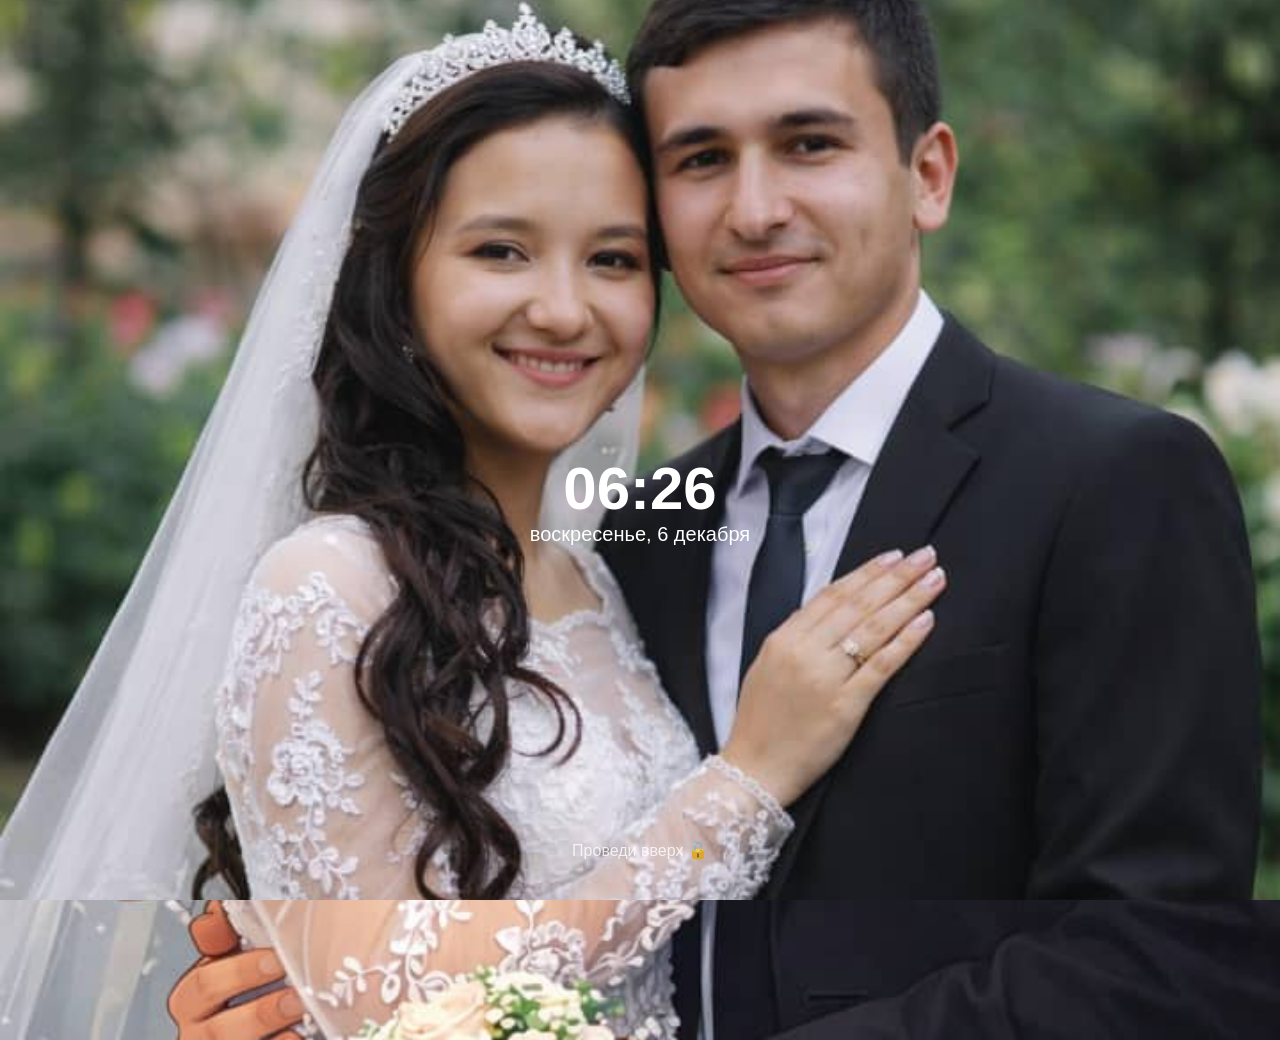
==== commit a3bdd1b2: "games" ====
--- a/index.html
+++ b/index.html
@@ -622,7 +622,7 @@
       <button onclick="clearDateMoment()" style="padding:12px 18px; background:#ffffff; color:#ff4f81;">Очистить</button>
     </div>
 
-    <button onclick="showSection('games-menu')" style="background:#ff4f81; color:white; padding:12px 24px; border-radius:10px; border:none; cursor:pointer; margin-top:20px; font-size:16px;">🎮 Меню игр</button>
+<button onclick="openGamesApp()" style="background:#ff4f81; color:white; padding:12px 24px; border-radius:10px; border:none; cursor:pointer; margin-top:20px; font-size:16px;">🎮 Меню игр</button>
 </div>
 
 <div id="app-gallery" class="hidden screen-section app-gallery-wrap">
@@ -648,13 +648,9 @@
                 <span class="app-icon" style="background:linear-gradient(135deg,#ffb45f,#ff8642);">📅</span>
                 <span class="app-name">Calendar</span>
             </button>
-            <button class="app-tile" onclick="showSection('games-menu')">
+            <button class="app-tile" onclick="openGamesApp()">
                 <span class="app-icon" style="background:linear-gradient(135deg,#a58cff,#6f58ff);">🎮</span>
                 <span class="app-name">Games</span>
-            </button>
-            <button class="app-tile" onclick="showSection('love')">
-                <span class="app-icon" style="background:linear-gradient(135deg,#ff95b1,#ff5f8f);">❤️</span>
-                <span class="app-name">Love</span>
             </button>
             <button class="app-tile" onclick="openNotesApp()">
                 <span class="app-icon" style="background:linear-gradient(135deg,#ffd24f,#ffae00);">📝</span>
@@ -665,7 +661,7 @@
                 <span class="app-name">Weather</span>
             </button>
             <button class="app-tile" onclick="openCardsApp()">
-                <span class="app-icon" style="background:linear-gradient(135deg,#ff9f43,#ee5a24);">🃏</span>
+                <span class="app-icon" style="background:linear-gradient(135deg,#ff9f43,#ee5a24);">🎴</span>
                 <span class="app-name">Cards</span>
             </button>
         </div>
@@ -716,97 +712,13 @@
     <iframe id="cardsFullscreenFrame" class="music-fullscreen-frame" src="about:blank" title="Cards app fullscreen" loading="lazy"></iframe>
 </div>
 
+<div id="games-fullscreen" class="hidden screen-section music-fullscreen">
+    <iframe id="gamesFullscreenFrame" class="music-fullscreen-frame" src="about:blank" title="Games app fullscreen" loading="lazy"></iframe>
+</div>
+
 <div id="messages-fullscreen" class="hidden screen-section music-fullscreen">
     <iframe id="messagesFullscreenFrame" class="music-fullscreen-frame" src="about:blank" title="Messages app fullscreen" loading="lazy"></iframe>
 </div>
-
-    <!-- 🎮 Меню игр -->
-    <div id="games-menu" class="hidden screen-section" style="text-align:center; width:100%; max-width:500px;">
-        <h2 style="font-size:32px; margin-bottom:30px;">🎮 Выбери игру</h2>
-        <div style="display:flex; flex-direction:column; gap:15px;">
-            <button onclick="showSection('section-hearts'); initHearts();" style="padding:15px; font-size:18px; background:rgba(255,100,150,0.8); border:2px solid white; border-radius:15px; color:white; cursor:pointer; transition:0.3s; font-weight:bold;">❤️ Падающие сердечки</button>
-            <button onclick="showSection('section-reaction'); initReaction();" style="padding:15px; font-size:18px; background:rgba(100,150,255,0.8); border:2px solid white; border-radius:15px; color:white; cursor:pointer; transition:0.3s; font-weight:bold;">⚡ Тест реакции</button>
-            <button onclick="showSection('section-collect'); initCollect();" style="padding:15px; font-size:18px; background:rgba(150,100,255,0.8); border:2px solid white; border-radius:15px; color:white; cursor:pointer; transition:0.3s; font-weight:bold;">💖 Собери сердце</button>
-            <button onclick="showSection('section-quiz');" style="padding:15px; font-size:18px; background:rgba(255,150,100,0.8); border:2px solid white; border-radius:15px; color:white; cursor:pointer; transition:0.3s; font-weight:bold;">📝 Викторина</button>
-            <button onclick="showSection('section-guess');" style="padding:15px; font-size:18px; background:rgba(255,200,100,0.8); border:2px solid white; border-radius:15px; color:white; cursor:pointer; transition:0.3s; font-weight:bold;">🎯 Угадай число</button>
-            <button onclick="showSection('section-loveclick');" style="padding:15px; font-size:18px; background:rgba(255,100,200,0.8); border:2px solid white; border-radius:15px; color:white; cursor:pointer; transition:0.3s; font-weight:bold;">❤️ Кликер любви</button>
-        </div>
-    </div>
-
-    <!-- Игра 1: Падающие сердечки -->
-    <div id="section-hearts" class="hidden screen-section" style="width:100%; text-align:center;">
-        <button onclick="backToMenu()" style="margin:10px; padding:10px 20px; background:#999; color:white; border:none; border-radius:8px; cursor:pointer; font-size:16px; margin-top:20px;">← Назад в меню</button>
-        <h2 style="font-size:28px; margin:20px 0;">❤️ Падающие сердечки</h2>
-        <div id="gameArea" style="height:400px; position:relative; border:3px solid rgba(255,100,150,0.5); border-radius:10px; margin:20px 0; background:rgba(0,0,0,0.2); overflow:hidden;"></div>
-        <p style="font-size:22px; font-weight:bold;">Очки: <span id="score">0</span></p>
-    </div>
-
-    <!-- Игра 2: Тест реакции -->
-    <div id="section-reaction" class="hidden screen-section" style="width:100%; text-align:center;">
-        <button onclick="backToMenu()" style="margin:10px; padding:10px 20px; background:#999; color:white; border:none; border-radius:8px; cursor:pointer; font-size:16px; margin-top:20px;">← Назад в меню</button>
-        <h2 style="font-size:28px; margin:20px 0;">⚡ Тест реакции</h2>
-        <button id="reactBtn" onclick="tap()" style="padding:25px 50px; font-size:26px; background:white; color:#ff4f81; border:none; border-radius:10px; cursor:pointer; margin:30px 0; font-weight:bold; width:80%; max-width:300px;">Жди...</button>
-        <p id="reactResult" style="font-size:20px; margin-top:20px; min-height:30px;"></p>
-    </div>
-
-    <!-- Игра 3: Собери сердце -->
-    <div id="section-collect" class="hidden screen-section" style="width:100%; text-align:center;">
-        <button onclick="backToMenu()" style="margin:10px; padding:10px 20px; background:#999; color:white; border:none; border-radius:8px; cursor:pointer; font-size:16px; margin-top:20px;">← Назад в меню</button>
-        <h2 style="font-size:28px; margin:20px 0;">💖 Собери сердце</h2>
-        <div id="grid" style="display:grid; grid-template-columns:repeat(3, 70px); gap:15px; justify-content:center; margin:30px 0;"></div>
-        <p id="collectResult" style="font-size:18px; margin-top:20px; min-height:30px;"></p>
-    </div>
-
-    <!-- Игра 4: Викторина -->
-    <div id="section-quiz" class="hidden screen-section" style="width:100%;">
-        <button onclick="backToMenu()" style="margin:10px; padding:10px 20px; background:#999; color:white; border:none; border-radius:8px; cursor:pointer; font-size:16px; margin-top:20px;">← Назад в меню</button>
-        <h2>📝 Викторина</h2>
-        <h3>Вопрос 😏</h3>
-        <p>Где мы впервые встретились?</p>
-
-        <button class="answer" onclick="wrong()" style="display:block; margin:10px auto; padding:12px 20px; background:white; color:#ff4f81; border:none; border-radius:8px; cursor:pointer;">В школе</button>
-        <button class="answer" onclick="correct()" style="display:block; margin:10px auto; padding:12px 20px; background:white; color:#ff4f81; border:none; border-radius:8px; cursor:pointer;">В университете</button>
-        <button class="answer" onclick="wrong()" style="display:block; margin:10px auto; padding:12px 20px; background:white; color:#ff4f81; border:none; border-radius:8px; cursor:pointer;">В магазине</button>
-
-        <p id="gameResult"></p>
-    </div>
-
-    <!-- Игра 5: Угадай число -->
-    <div id="section-guess" class="hidden screen-section" style="width:100%; text-align:center;">
-        <button onclick="backToMenu()" style="margin:10px; padding:10px 20px; background:#999; color:white; border:none; border-radius:8px; cursor:pointer; font-size:16px; margin-top:20px;">← Назад в меню</button>
-        <h2 style="font-size:28px; margin:20px 0;">🎯 Угадай число</h2>
-        <input id="guessInput" style="width:60%; max-width:260px; padding:12px; border-radius:10px; border:1px solid #ffd0e2; margin:10px auto; display:block;">
-        <button onclick="guess()" style="padding:12px 24px; font-size:16px; background:white; color:#ff4f81; border:none; border-radius:10px; cursor:pointer;">Проверить</button>
-        <p id="guessResult" style="font-size:18px; margin-top:20px;"></p>
-    </div>
-
-    <!-- Игра 6: Кликер любви -->
-    <div id="section-loveclick" class="hidden screen-section" style="width:100%; text-align:center;">
-        <button onclick="backToMenu()" style="margin:10px; padding:10px 20px; background:#999; color:white; border:none; border-radius:8px; cursor:pointer; font-size:16px; margin-top:20px;">← Назад в меню</button>
-        <h2 style="font-size:28px; margin:20px 0;">❤️ Кликер любви</h2>
-        <button onclick="clickLove()" style="padding:20px 30px; font-size:32px; background:white; color:#ff4f81; border:none; border-radius:15px; cursor:pointer;">❤️</button>
-        <p id="loveScore" style="font-size:24px; margin-top:20px;">0</p>
-    </div>
-
-    <!-- 🎁 Финал -->
-    <div id="final" class="hidden screen-section">
-        <p>Ты — самое лучшее, что у меня есть ❤️</p>
-        <p>Я тебя люблю 💖</p>
-        <a href="index1.html" id="surpButton">🎁 Сюрприз<br>Нажми</a>
-    </div>
-
-    <!-- ❤️ Разделы любви -->
-    <div id="love" class="hidden screen-section" style="width:100%; text-align:center;">
-        <button onclick="backToMain()" style="margin:10px; padding:10px 20px; background:#999; color:white; border:none; border-radius:8px; cursor:pointer; font-size:16px; margin-top:20px;">← Назад</button>
-        
-        <h2 style="font-size:32px; margin:20px 0;">❤️ Наша любовь</h2>
-        
-        <div id="loveTimer" style="font-size:20px; margin:20px 0; padding:15px; background:rgba(255,100,150,0.2); border-radius:10px;"></div>
-        
-        <button onclick="openGift()" style="background:linear-gradient(135deg, #ff6b9d 0%, #ff4f81 50%, #ff84a9 100%); padding:16px 32px; border:none; border-radius:25px; color:white; font-size:18px; font-weight:bold; cursor:pointer; margin:20px 0; box-shadow:0 8px 25px rgba(255, 79, 129, 0.4); transition:all 0.3s ease;">Открыть подарок 🎁</button>
-        <p id="giftText" style="font-size:18px; margin-top:20px; min-height:30px;"></p>
-    </div>
-
 </div>
 
 <audio id="music" loop>
@@ -1117,7 +1029,7 @@
 }
 
 function closeAllFullscreen() {
-    const fullscreens = document.querySelectorAll('#music-fullscreen, #photos-fullscreen, #calendar-fullscreen, #notes-fullscreen, #weather-fullscreen, #messages-fullscreen, #cards-fullscreen');
+    const fullscreens = document.querySelectorAll('#music-fullscreen, #photos-fullscreen, #calendar-fullscreen, #notes-fullscreen, #weather-fullscreen, #messages-fullscreen, #cards-fullscreen, #games-fullscreen');
     fullscreens.forEach(el => {
         el.classList.add('hidden');
         el.classList.remove('visible');
@@ -1125,7 +1037,7 @@
 }
 
 function showSection(section) {
-    const sections = document.querySelectorAll('[id^="section-"], #final, #games-menu, #love, #main, #app-gallery, #music-fullscreen, #photos-fullscreen, #calendar-fullscreen, #notes-fullscreen, #weather-fullscreen, #messages-fullscreen, #cards-fullscreen');
+    const sections = document.querySelectorAll('[id^="section-"], #final, #games-menu, #love, #main, #app-gallery, #music-fullscreen, #photos-fullscreen, #calendar-fullscreen, #notes-fullscreen, #weather-fullscreen, #messages-fullscreen, #cards-fullscreen, #games-fullscreen');
     sections.forEach(s => {
         s.classList.add("hidden");
         s.classList.remove("visible");
@@ -1192,6 +1104,12 @@
     showSection("cards-fullscreen");
 }
 
+function openGamesApp() {
+    const frame = document.getElementById("gamesFullscreenFrame");
+    if (frame) frame.src = "games-app.html?v=" + Date.now();
+    showSection("games-fullscreen");
+}
+
 function openMessagesApp() {
     const frame = document.getElementById("messagesFullscreenFrame");
     if (frame) frame.src = "messages-app.html?v=" + Date.now();
@@ -1267,148 +1185,3 @@
   <div id="installStatus" class="hint-text">Готово к установке</div>
 </div>
 <script>
-// Глобальные переменные для игр
-let score = 0;
-let gameHeartInterval = null;
-let startTime = null;
-let reactTimeout = null;
-
-// Игра 1: Падающие сердечки
-function initHearts() {
-    score = 0;
-    document.getElementById("score").innerText = "0";
-    if (gameHeartInterval) clearInterval(gameHeartInterval);
-    
-    gameHeartInterval = setInterval(() => {
-        const heart = document.createElement("div");
-        heart.innerHTML = "❤️";
-        heart.style.position = "absolute";
-        heart.style.left = Math.random() * 90 + "%";
-        heart.style.top = "0px";
-        heart.style.fontSize = "30px";
-        heart.style.cursor = "pointer";
-
-        heart.onclick = () => {
-            score++;
-            document.getElementById("score").innerText = score;
-            heart.remove();
-            navigator.vibrate && navigator.vibrate(30);
-        };
-
-        document.getElementById("gameArea").appendChild(heart);
-
-        let fall = setInterval(() => {
-            heart.style.top = (heart.offsetTop + 5) + "px";
-
-            if (heart.offsetTop > 400) {
-                heart.remove();
-                clearInterval(fall);
-            }
-        }, 40);
-    }, 700);
-}
-
-// Игра 2: Тест реакции
-function initReaction() {
-    document.getElementById("reactBtn").innerText = "Жди...";
-    document.getElementById("reactResult").innerText = "";
-    startTime = null;
-    
-    if (reactTimeout) clearTimeout(reactTimeout);
-    
-    reactTimeout = setTimeout(() => {
-        document.getElementById("reactBtn").innerText = "🔴 ЖМИ!";
-        startTime = new Date().getTime();
-    }, Math.random() * 3000 + 2000);
-}
-
-function tap() {
-    if (!startTime) return;
-
-    let time = new Date().getTime() - startTime;
-    document.getElementById("reactResult").innerText =
-        "Твоя реакция: " + time + " мс 😱";
-
-    navigator.vibrate && navigator.vibrate(30);
-    
-    setTimeout(() => {
-        initReaction();
-    }, 1500);
-}
-
-// Игра 3: Собери сердце
-function initCollect() {
-    const grid = document.getElementById("grid");
-    grid.innerHTML = "";
-    document.getElementById("collectResult").innerText = "";
-    let count = 0;
-
-    for (let i = 0; i < 9; i++) {
-        const cell = document.createElement("div");
-        cell.style.width = "70px";
-        cell.style.height = "70px";
-        cell.style.background = "white";
-        cell.style.borderRadius = "10px";
-        cell.style.fontSize = "35px";
-        cell.style.display = "flex";
-        cell.style.alignItems = "center";
-        cell.style.justifyContent = "center";
-        cell.style.cursor = "pointer";
-        cell.style.transition = "0.2s";
-
-        cell.onmouseover = () => {
-            cell.style.transform = "scale(1.1)";
-        };
-        cell.onmouseout = () => {
-            cell.style.transform = "scale(1)";
-        };
-
-        cell.onclick = () => {
-            if (!cell.innerHTML.includes("❤️")) {
-                cell.innerHTML = "❤️";
-                count++;
-                navigator.vibrate && navigator.vibrate(20);
-
-                if (count === 9) {
-                    document.getElementById("collectResult").innerText = "🎉 Ты собрала моё сердце! ❤️";
-                }
-            }
-        };
-
-        grid.appendChild(cell);
-    }
-}
-</script>
-<script>
-let guessNumber = Math.floor(Math.random() * 10);
-
-function guess() {
-    const val = document.getElementById("guessInput").value.trim();
-
-    if (val === "") {
-        document.getElementById("guessResult").innerText = "Введите число";
-        return;
-    }
-
-    if (Number(val) === guessNumber) {
-        document.getElementById("guessResult").innerText = "Ты угадала ❤️";
-        unlockAchievement("🎯 Угадала число");
-        guessNumber = Math.floor(Math.random() * 10);
-    } else {
-        document.getElementById("guessResult").innerText = "Нет 😢";
-    }
-}
-
-let loveScore = 0;
-
-function clickLove() {
-    loveScore++;
-    document.getElementById("loveScore").innerText = loveScore;
-
-    if (loveScore === 50) {
-        unlockAchievement("💖 50 кликов любви");
-    }
-}
-</script>
-</body>
-</html>
